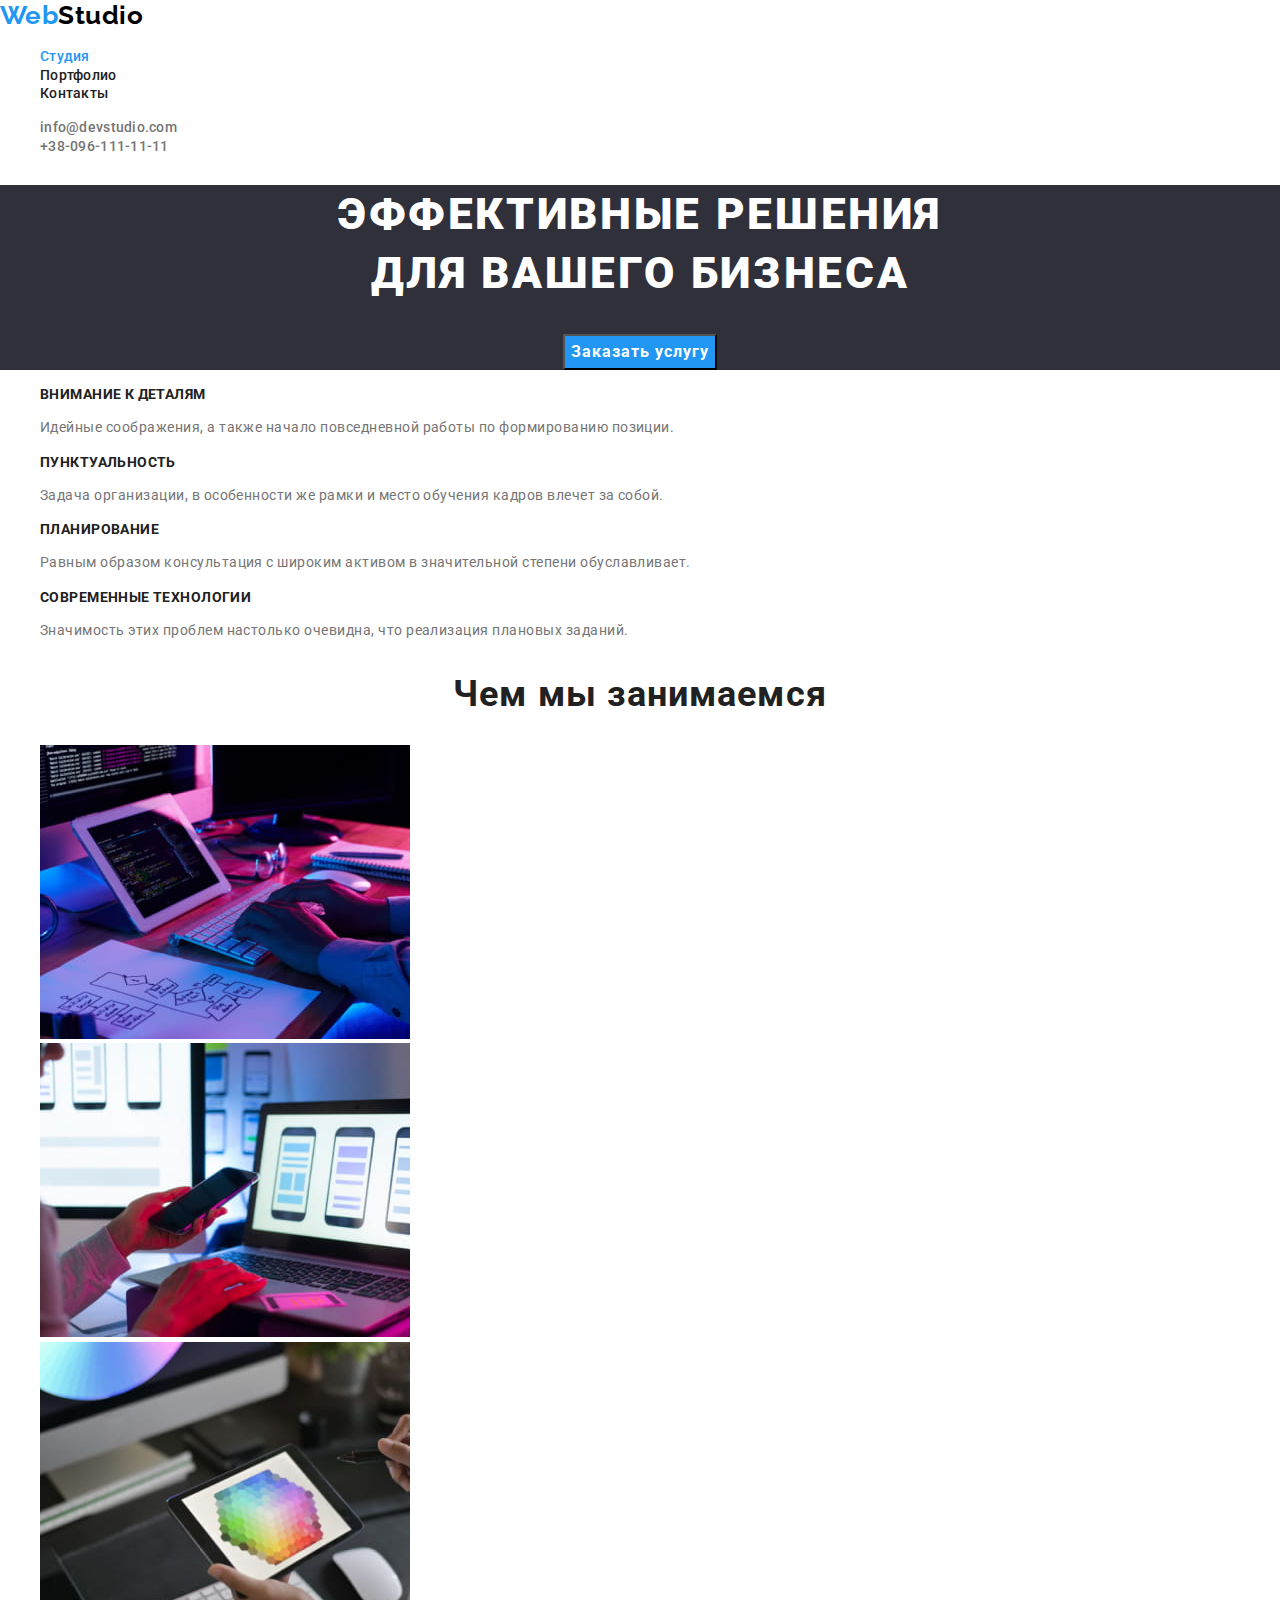
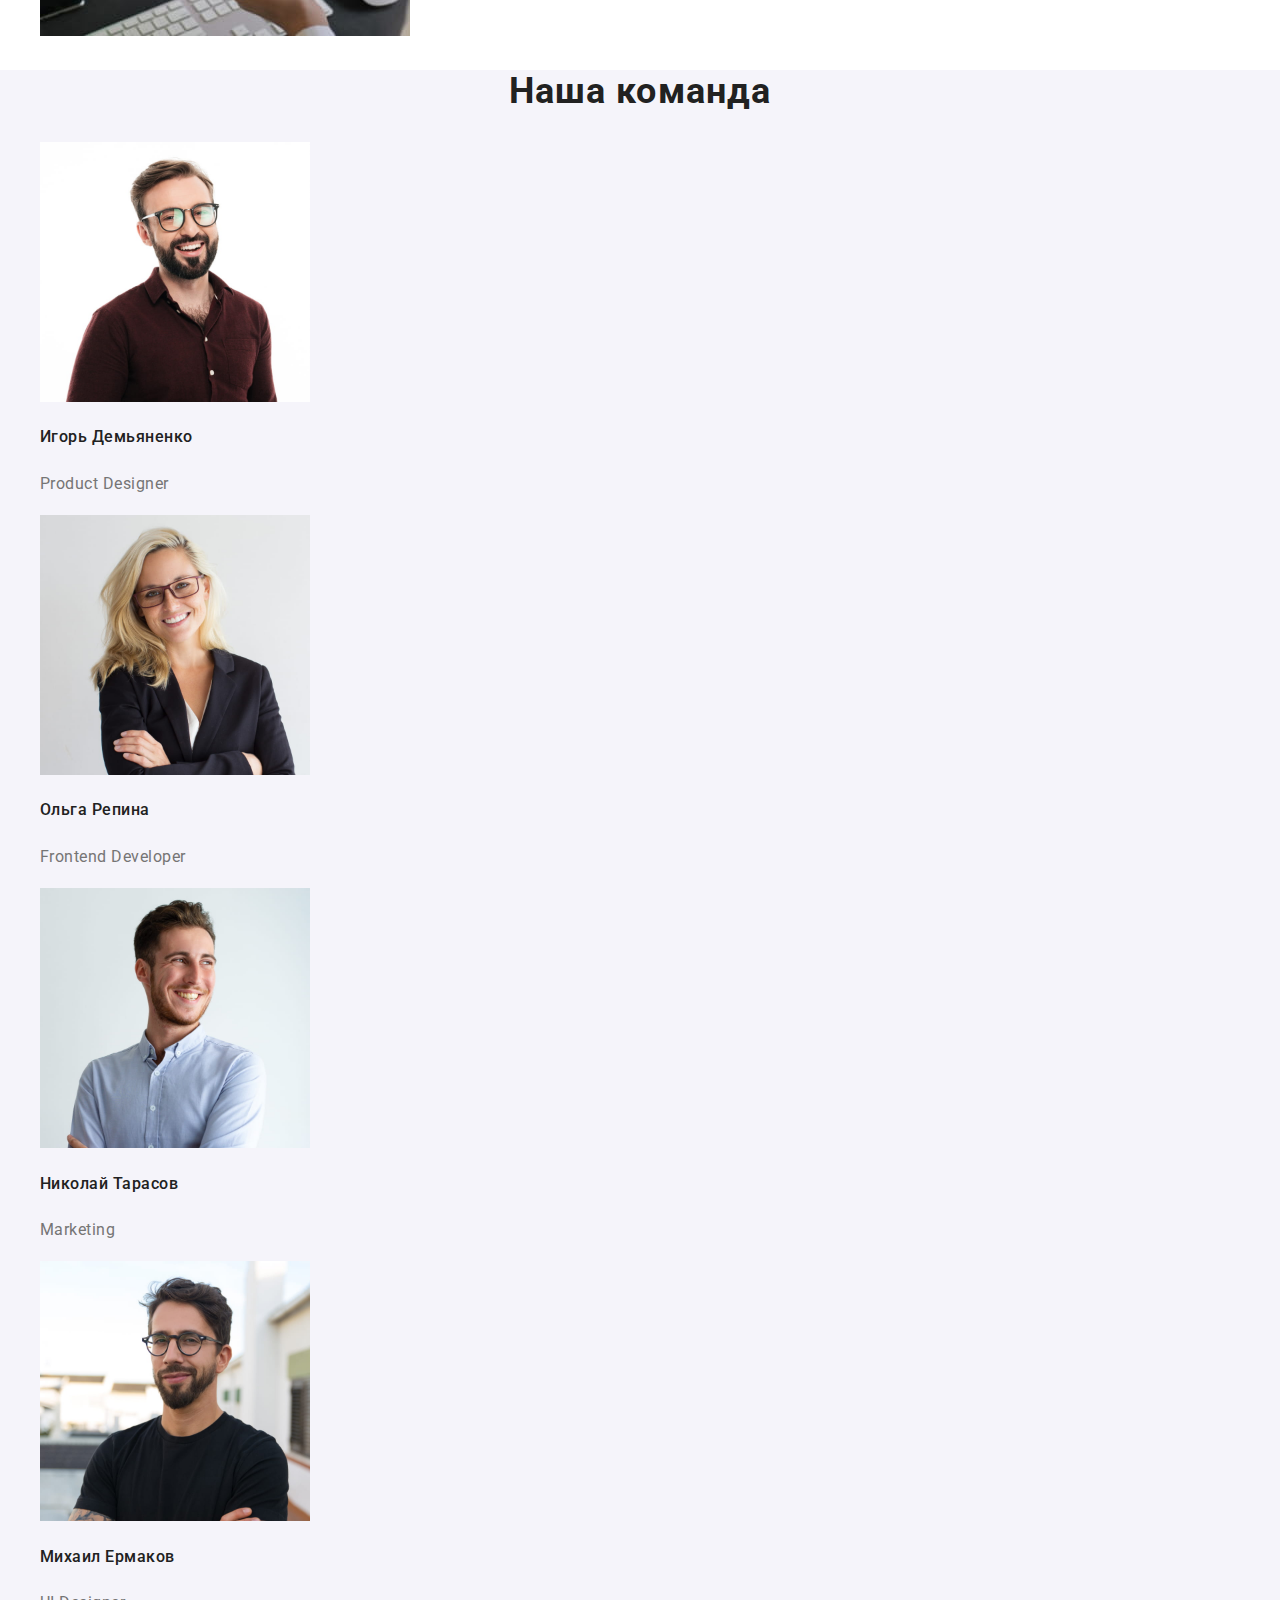
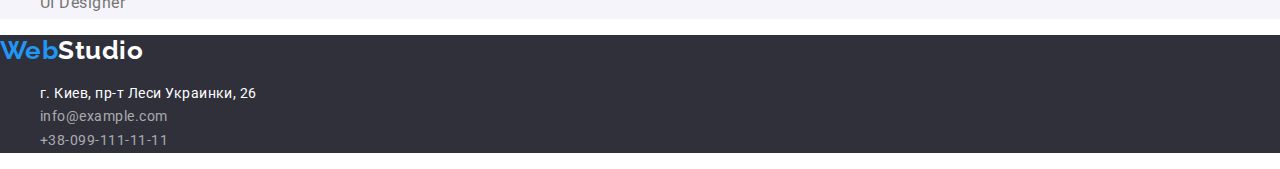
==== index.html @ 22c54ec8 "Создал контейнер" ====
<!DOCTYPE html>
<html lang="ru">
<head>
    <meta charset="UTF-8">
    <meta http-equiv="X-UA-Compatible" content="IE=edge">
    <meta name="viewport" content="width=device-width, initial-scale=1.0">
    <title>Студия</title>
    <link href="https://fonts.googleapis.com/css2?family=Raleway:wght@700&family=Roboto:wght@400;500;700;900&display=swap"rel="stylesheet">
    <link rel="stylesheet" href="https://cdnjs.cloudflare.com/ajax/libs/modern-normalize/1.1.0/modern-normalize.min.css">
    <link rel="stylesheet" href="./css/styles.css">
</head>

<body>
    <!--site header-->
<header>
    <div class="container">
        <nav>
            <!--navigation to other pages-->
            <a href="./index.html" class="logo" lang="en"><span>Web</span>Studio</a>
            <ul class="nav list">
                <li><a href="./index.html" class="nav-link current">Студия</a></li>
                <li><a href="./portfolio.html" class="nav-link">Портфолио</a></li>
                <li><a href="" class="nav-link">Контакты</a></li>
            </ul>
        </nav>
        <!--contacts-->
        <ul class="contacts list">
            <li><a href="mailto:info@devstudio.com" class="contacts-list">info@devstudio.com</a></li>
            <li><a href="tel:+38-096-111-11-11" class="contacts-list">+38-096-111-11-11</a></li>
        </ul>
    </div>
</header>

    <!--main-->
<main>


    <!--hero-->
    <section class="hero bg-color">
        <div class="container">
            <h1 class="hero-title">Эффективные решения <br /> для вашего бизнеса</h1>
            <button class="hero-button" type="button">Заказать услугу</button>
        </div>
    </section>

    
    <!--feature-->
    <section class="section">
        <h2 hidden>our advantages</h2>
        <div class="container">
            <ul class="section-items list">
                <li>
                    <h3 class="section-subtitle">Внимание к деталям</h3>
                    <p class="section-text">Идейные соображения, а также начало повседневной работы по формированию позиции.</p>
                </li>
                <li>
                    <h3 class="section-subtitle">Пунктуальность</h3>
                    <p class="section-text">Задача организации, в особенности же рамки и место обучения кадров влечет за собой.</p>
                </li>
                <li>
                    <h3 class="section-subtitle">Планирование</h3>
                    <p class="section-text">Равным образом консультация с широким активом в значительной степени обуславливает.</p>
                </li>
                <li>
                    <h3 class="section-subtitle">Современные технологии</h3>
                    <p class="section-text">Значимость этих проблем настолько очевидна, что реализация плановых заданий.</p>
                </li>
            </ul>
        </div>
    </section>
    

    <!--чем мы занимаемся-->
    <section class="section">
        <div class="container">
            <h2 class="section-title">Чем мы занимаемся</h2>
            <ul class="section-items list">
                <li>
                    <img class="section-img" src="./images/box1(1).jpg" alt="фото разработки" width="370">
                </li>
                <li>
                    <img class="section-img" src="./images/box2(1).jpg" alt="фото оптимизации" width="370">
                </li>
                <li>
                    <img class="section-img" src="./images/box3(1).jpg" alt="фото стилизации" width="370">
                </li>
            </ul>
        </div>
    </section>
    

    <!--our team-->
    <section class="section bg-team">
        <div class="container">
                    <h2 class="section-title">Наша команда</h2>
                    <ul class="section-items list">
                        <li>
                            <img class="section-link" src="./images/igor.d(1).jpg" alt="фото Игорь Демьяненко" width="270">
                            <h3 class="section-name">Игорь Демьяненко</h3>
                            <p class="section-position" lang="en">Product Designer</p>
                        </li>
                        <li>
                            <img class="section-link" src="./images/olga.r(1).jpg" alt="фото Ольга Репина" width="270">
                            <h3 class="section-name">Ольга Репина</h3>
                            <p class="section-position" lang="en">Frontend Developer</p>
                        </li>
                        <li>
                            <img class="section-link" src="./images/nikolay.t(1).jpg" alt="фото Николай Тарасов" width="270">
                            <h3 class="section-name">Николай Тарасов</h3>
                            <p class="section-position" lang="en">Marketing</p>
                        </li>
                        <li>
                            <img class="section-link" src="./images/mihail.e(1).jpg" alt="фото Михаил Ермаков" width="270">
                            <h3 class="section-name">Михаил Ермаков</h3>
                            <p class="section-position" lang="en">UI Designer</p>
                        </li>
                    </ul>
        </div>
    </section>
</main>
    

    <!--footer-->
    <footer class="bg-color">
      <div class="container">
        <a href="./index.html" class="logo-footer"><span>Web</span>Studio</a>
        <address class="address">
            <ul class="address-list list">
                <li><a class="address-link"
                        href="https://www.google.com/maps/place/%D0%B1%D1%83%D0%BB.+%D0%9B%D0%B5%D1%81%D0%B8+%D0%A3%D0%BA%D1%80%D0%B0%D0%B8%D0%BD%D0%BA%D0%B8,+26,+%D0%9A%D0%B8%D0%B5%D0%B2,+02000/@50.4265807,30.5361971,17z/data=!3m1!4b1!4m5!3m4!1s0x40d4cf0e033ecbe9:0x57a4dffefec77da0!8m2!3d50.4265807!4d30.5383858"
                        target="_blank">г.
                        Киев, пр-т Леси Украинки, 26</a></li>
                <li><a class="address-contact" href="mailto:info@example.com">info@example.com</a></li>
                <li><a class="address-contact" href="tel:+38-099-111-11-11">+38-099-111-11-11</a></li>
            </ul>
        </address>
      </div>
    </footer>
</body>
</html>
---- css/styles.css ----
:root {
  --primary-text-color: #757575;
  --title-text-color: #212121;
  --special-text-color: #2196f3;
  --bg-color: #ffffff;
  --grey-color: #f5f4fa;
  --footer-color: rgba(255, 255, 255, 0.6);
  --logo-color: #000000;
  --bg-footer-color: #2f303a;
}

/* основной цвет заглавного текста текста #212121 */
/* основной текст #757575*/
/* Цвет лого, кнопки, ссылки #2196F3 */
/* Белый цвет #FFFFFF */
/*Белый цвет 60% прозрачноснти rgba(255, 255, 255, 0.6) */
/* Вторичный цвет фона #F5F4FA  */
body {
  background-color: var(--bg-color);
  color: var(--primary-text-color);
  font-family: Roboto, sans-serif;
  letter-spacing: 0.03em;
}

.list {
  list-style: none;
}

/* Логотип */
.logo {
  color: var(--logo-color);
  font-family: Raleway, sans-serif;
  font-weight: 700;
  font-size: 26px;
  line-height: 1.2;
  text-decoration: none;
}

span {
  color: var(--special-text-color);
}

/* cтили для index.html */

/* навигация */
.nav-link {
  color: var(--title-text-color);
  font-weight: 500;
  font-size: 14px;
  line-height: 1.14;
  letter-spacing: 0.02em;
  text-decoration: none;
}

.nav-link:hover,
.nav-link:focus {
  color: var(--special-text-color);
}

.nav-link.current {
  color: var(--special-text-color);
}

/* Контакты */
.contacts-list {
  color: var(--primary-text-color);
  font-weight: 500;
  font-size: 14px;
  line-height: 1.14;
  letter-spacing: 0.02em;
  text-decoration: none;
}

.contacts-list:focus,
.contacts-list:hover {
  color: var(--special-text-color);
}

/* hero */
.hero {
  text-align: center;
}

/* Герой  */
.hero-title {
  color: var(--bg-color);
  font-weight: 900;
  font-size: 44px;
  line-height: 1.36;
  text-align: center;
  letter-spacing: 0.06em;
  text-transform: uppercase;
}

/* button hero*/
.hero-button {
  background-color: var(--special-text-color);
  color: var(--bg-color);
  font-family: inherit;
  font-weight: 700;
  font-size: 16px;
  line-height: 1.88;

  align-items: center;
  letter-spacing: 0.06em;
  cursor: pointer;
}

/* section */
.section-title {
  color: var(--title-text-color);
  font-weight: 700;
  font-size: 36px;
  line-height: 1.17;
  text-align: center;
  letter-spacing: 0.03em;
}

.section-name {
  color: var(--title-text-color);
  font-weight: 500;
  font-size: 16px;
  line-height: 1.9;
}

.section-subtitle {
  color: var(--title-text-color);
  font-weight: 700;
  font-size: 14px;
  line-height: 16px;
  letter-spacing: 0.03em;
  text-transform: uppercase;
}

.section-text {
  font-size: 14px;
  line-height: 1.7;
}

.section-position {
  font-size: 16px;
  line-height: 1.9;
}

/* fotter and our team*/
.bg-color {
  background-color: var(--bg-footer-color);
}
.bg-team {
  background-color: var(--grey-color);
}

.address-link {
  color: var(--bg-color);
  font-size: 14px;
  line-height: 1.7;
  text-decoration: none;
  font-style: normal;
}

.address-contact {
  color: var(--footer-color);
  font-size: 14px;
  line-height: 1.7;
  text-decoration: none;
  font-style: normal;
}

.address-link:hover,
.address-link:focus {
  color: var(--special-text-color);
}

.address-contact:hover,
.address-contact:focus {
  color: var(--special-text-color);
}

/* Стили для portfolio.html */

/* portfolio text pages */

.items-links {
  text-decoration: none;
}

.items-text {
  color: var(--primary-text-color);
  font-size: 16px;
  line-height: 1.88;
}

.items-title {
  color: var(--title-text-color);
  font-weight: 700;
  font-size: 18px;
  line-height: 2;
  letter-spacing: 0.06em;
}

/* portfolio button  */
.work-button {
  background-color: var(--grey-color);
  color: var(--title-text-color);
  font-family: inherit;
  font-weight: 500;
  font-size: 16px;
  line-height: 1.6;
  letter-spacing: 0.03em;
  cursor: pointer;
}

.work-button:focus,
.work-button:hover {
  background-color: var(--special-text-color);
  color: var(--bg-color);
}

/* portfolio logo */
.logo-footer {
  color: var(--bg-color);
  font-family: Raleway, sans-serif;
  font-weight: 700;
  font-size: 26px;
  line-height: 1.19;
  text-decoration: none;
}
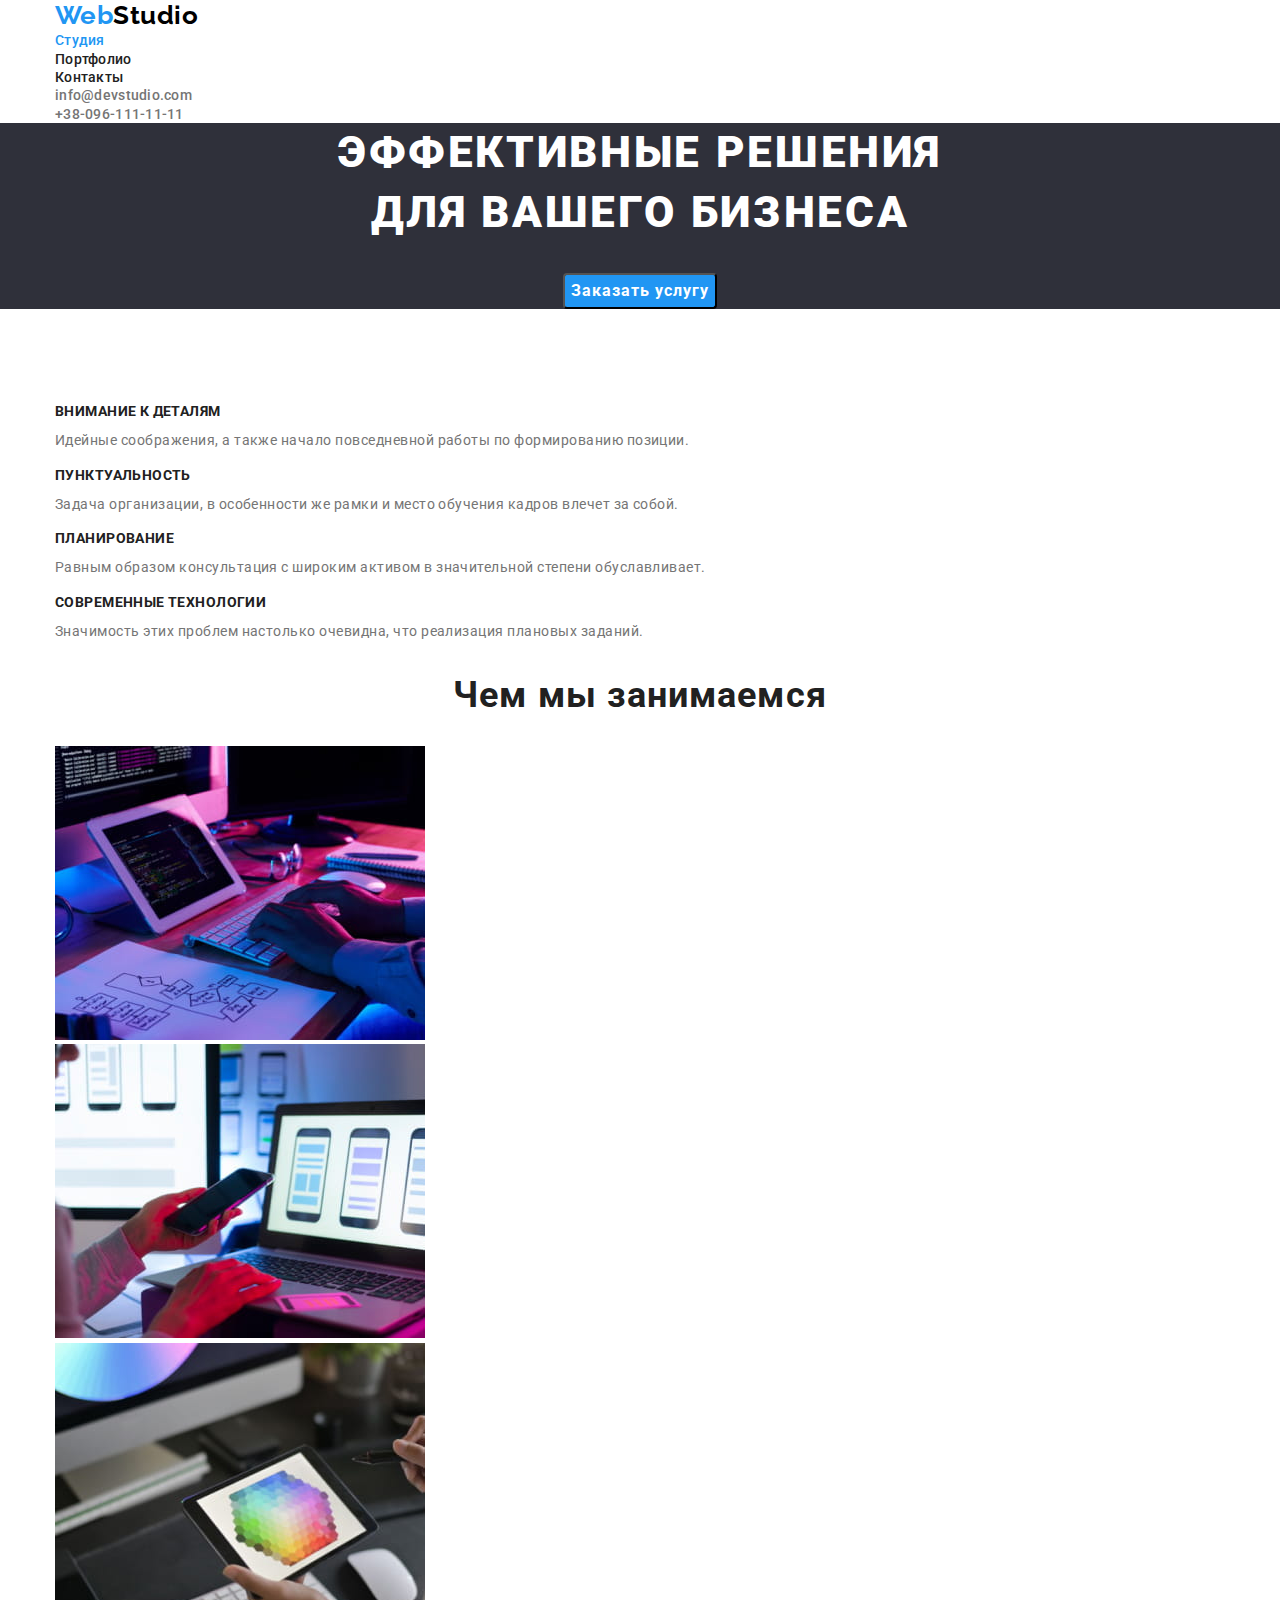
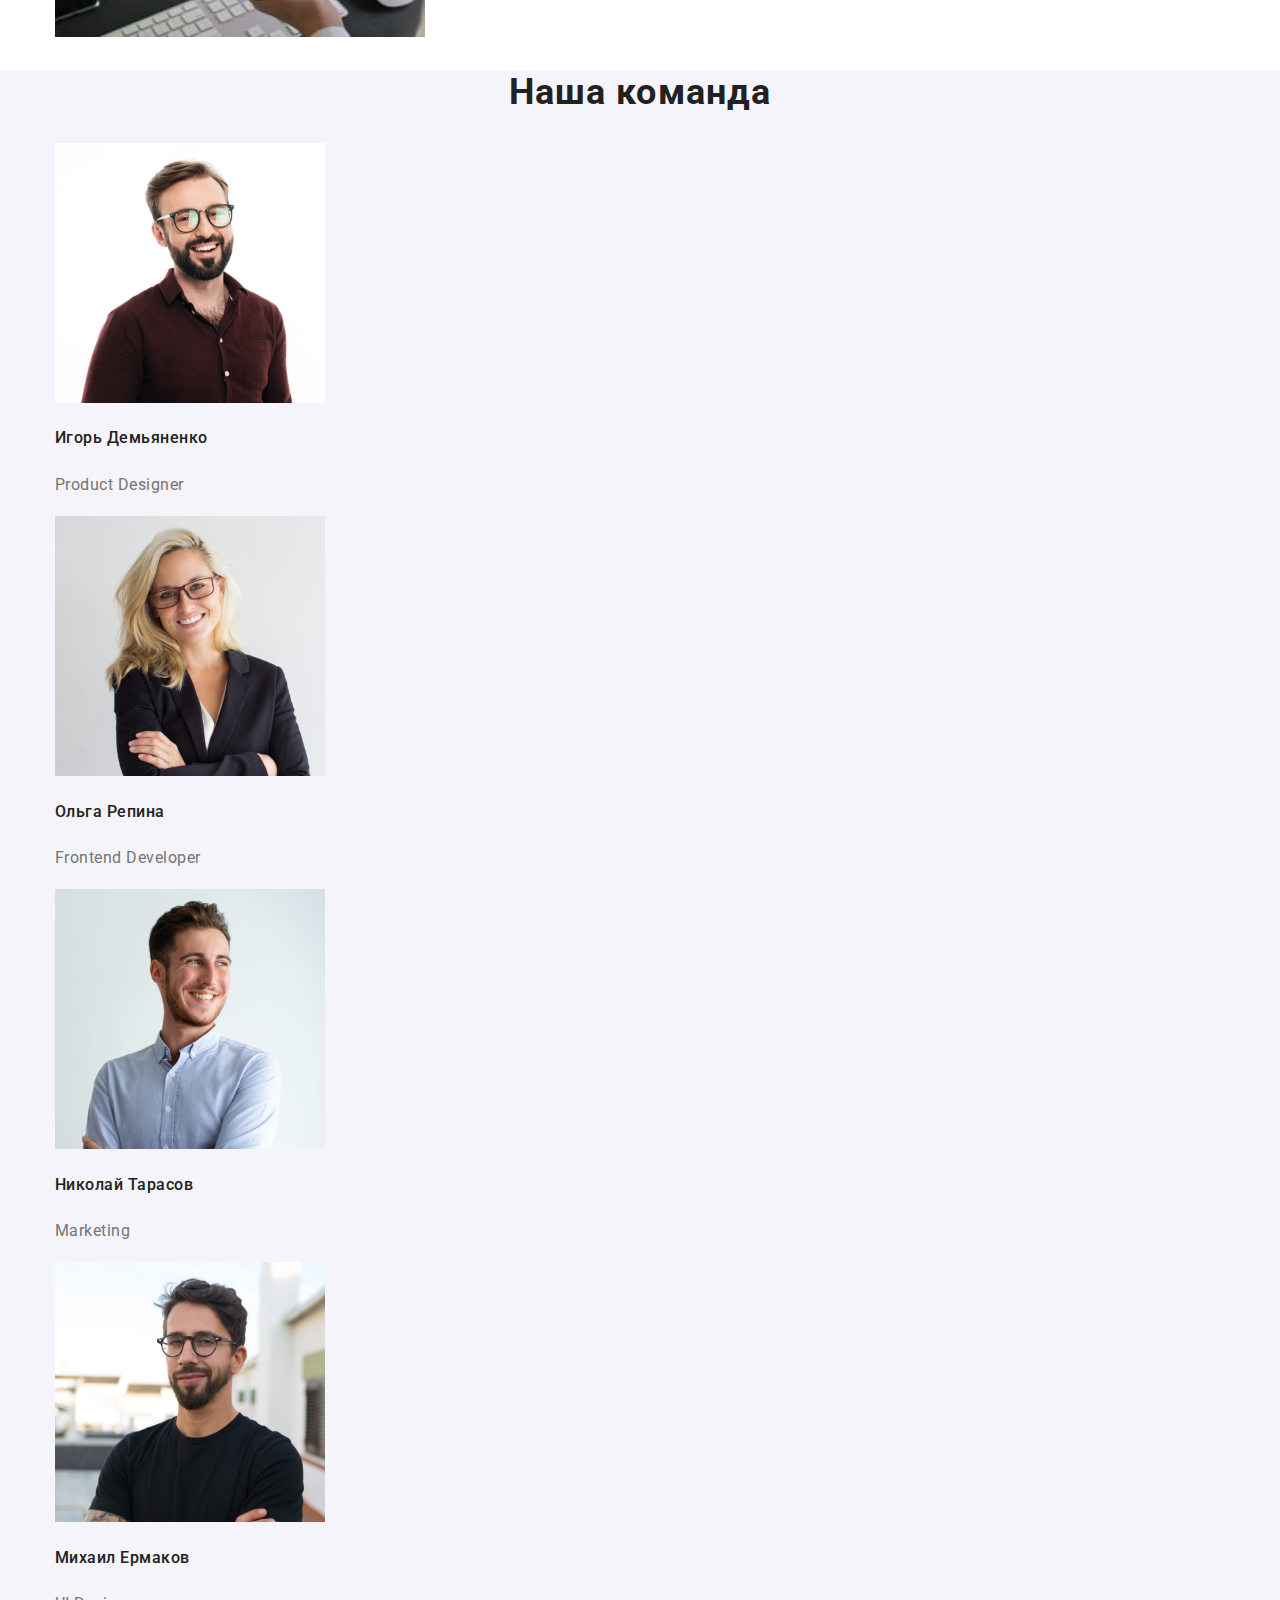
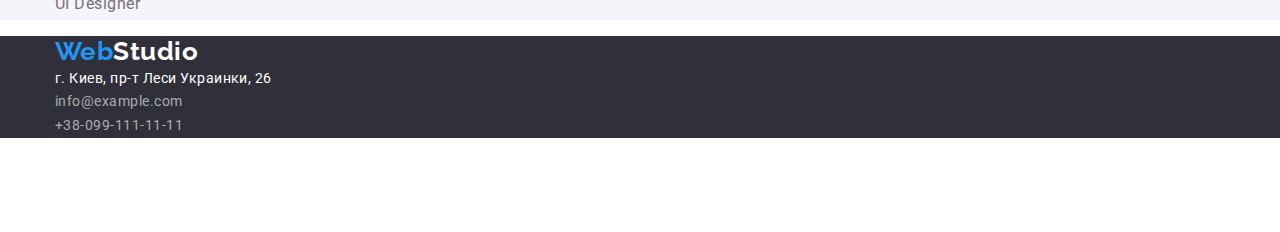
==== commit 25816735: "Откоректировал код" ====
--- a/index.html
+++ b/index.html
@@ -5,7 +5,7 @@
     <meta http-equiv="X-UA-Compatible" content="IE=edge">
     <meta name="viewport" content="width=device-width, initial-scale=1.0">
     <title>Студия</title>
-    <link href="https://fonts.googleapis.com/css2?family=Raleway:wght@700&family=Roboto:wght@400;500;700;900&display=swap"rel="stylesheet">
+    <link href="https://fonts.googleapis.com/css2?family=Raleway:wght@700&family=Roboto:wght@400;500;700;900&display=swap" rel="stylesheet">
     <link rel="stylesheet" href="https://cdnjs.cloudflare.com/ajax/libs/modern-normalize/1.1.0/modern-normalize.min.css">
     <link rel="stylesheet" href="./css/styles.css">
 </head>
--- a/css/styles.css
+++ b/css/styles.css
@@ -23,6 +23,8 @@
 }
 
 .list {
+  margin: 0;
+  padding: 0;
   list-style: none;
 }
 
@@ -76,6 +78,13 @@
   color: var(--special-text-color);
 }
 
+.container {
+  width: 1200px;
+  margin: 0 auto;
+  padding-left: 15px;
+  padding-right: 15px;
+}
+
 /* hero */
 .hero {
   text-align: center;
@@ -83,6 +92,8 @@
 
 /* Герой  */
 .hero-title {
+  margin-top: 0;
+  margin-bottom: 30px;
   color: var(--bg-color);
   font-weight: 900;
   font-size: 44px;
@@ -100,8 +111,7 @@
   font-weight: 700;
   font-size: 16px;
   line-height: 1.88;
-
-  align-items: center;
+  border-radius: 4px;
   letter-spacing: 0.06em;
   cursor: pointer;
 }
@@ -130,11 +140,13 @@
   line-height: 16px;
   letter-spacing: 0.03em;
   text-transform: uppercase;
+  margin-bottom: 10px;
 }
 
 .section-text {
   font-size: 14px;
   line-height: 1.7;
+  margin-top: 0;
 }
 
 .section-position {
@@ -145,6 +157,7 @@
 /* fotter and our team*/
 .bg-color {
   background-color: var(--bg-footer-color);
+  margin-bottom: 94px;
 }
 .bg-team {
   background-color: var(--grey-color);
@@ -208,6 +221,7 @@
   line-height: 1.6;
   letter-spacing: 0.03em;
   cursor: pointer;
+  border-radius: 4px;
 }
 
 .work-button:focus,
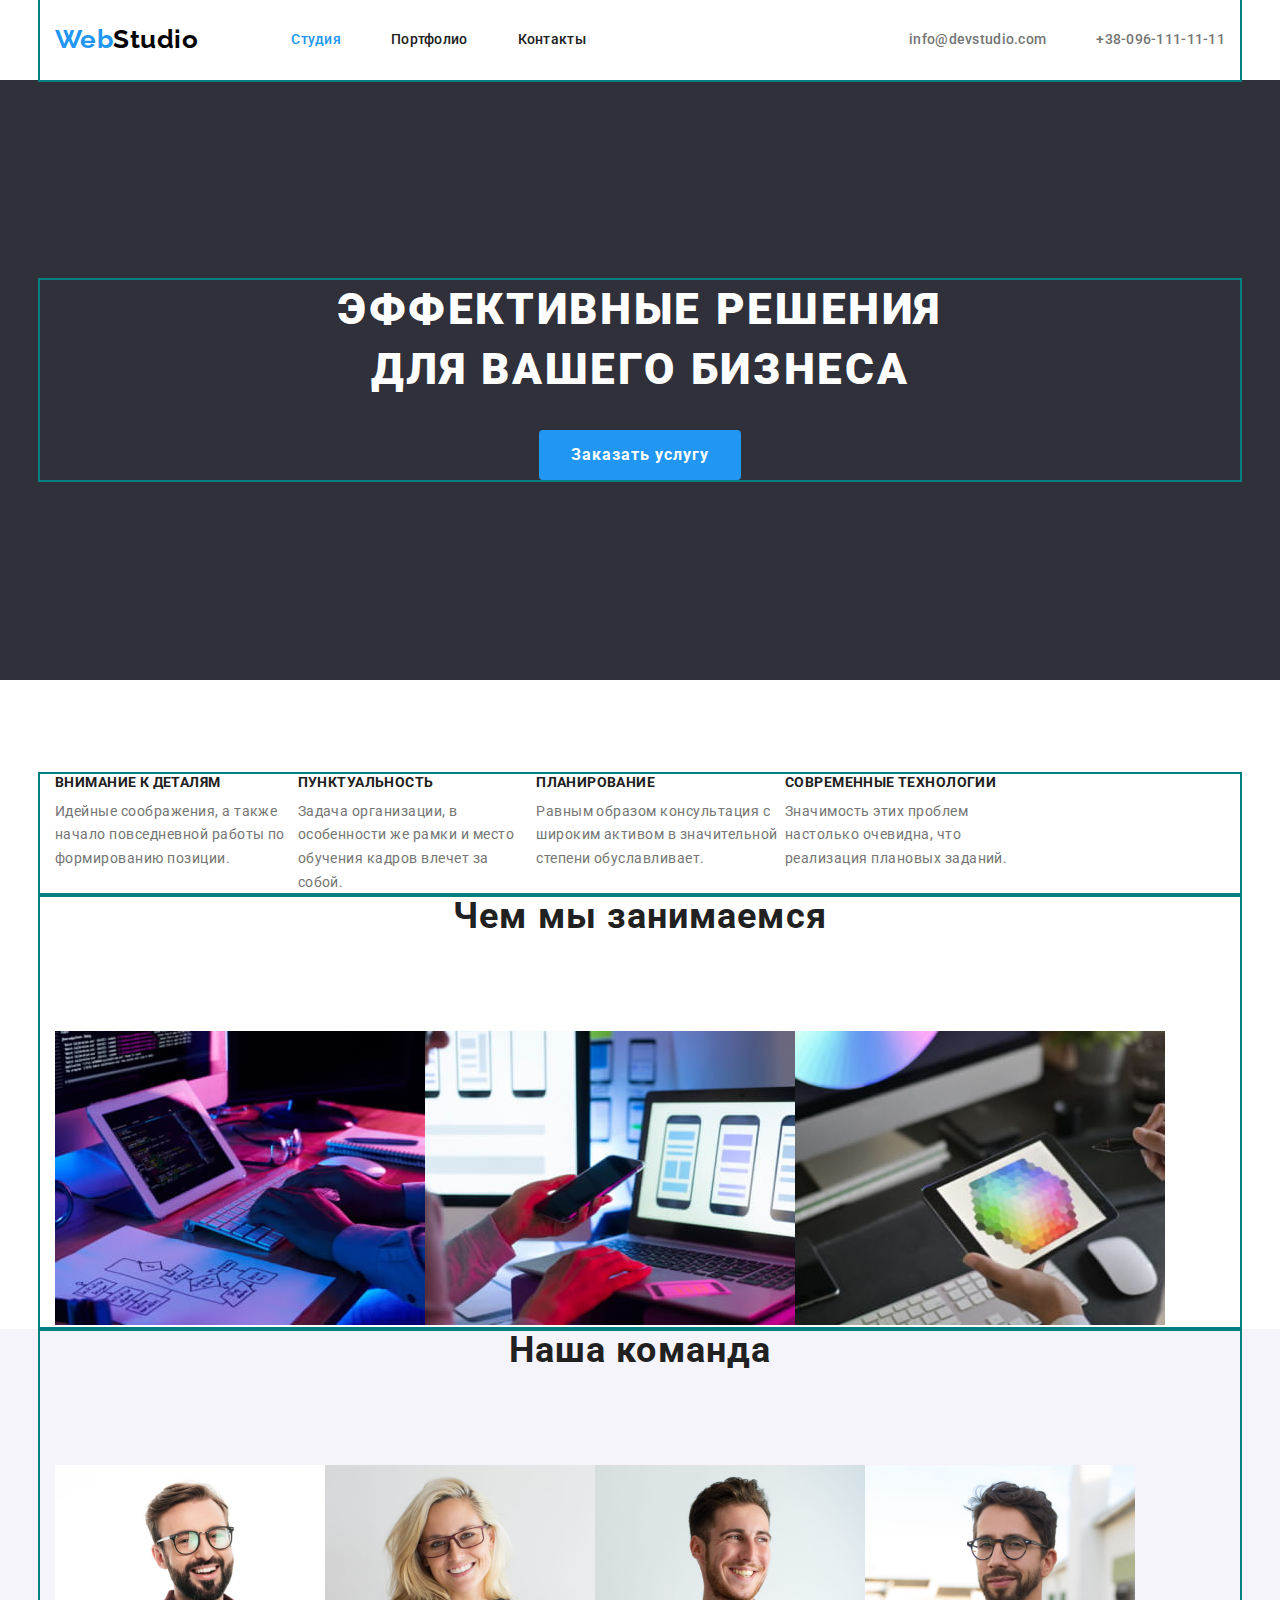
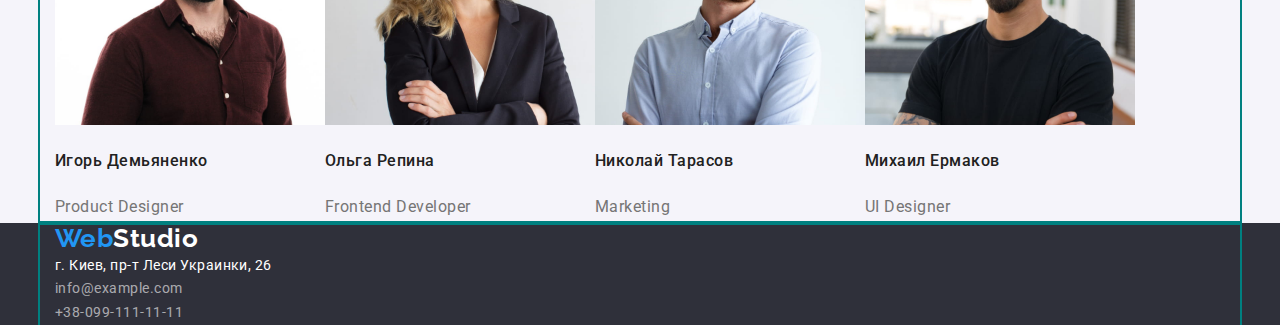
==== commit 902f59f5: "Подключение флекса" ====
--- a/index.html
+++ b/index.html
@@ -14,20 +14,20 @@
     <!--site header-->
 <header>
     <div class="container">
-        <nav>
+        <nav class="nav">
             <!--navigation to other pages-->
             <a href="./index.html" class="logo" lang="en"><span>Web</span>Studio</a>
             <ul class="nav list">
-                <li><a href="./index.html" class="nav-link current">Студия</a></li>
-                <li><a href="./portfolio.html" class="nav-link">Портфолио</a></li>
-                <li><a href="" class="nav-link">Контакты</a></li>
-            </ul>
-        </nav>
+                <li class="nav-item"><a href="./index.html" class="nav-link current">Студия</a></li>
+                <li class="nav-item"><a href="./portfolio.html" class="nav-link">Портфолио</a></li>
+                <li class="nav-item"><a href="" class="nav-link">Контакты</a></li>
+            </ul> 
         <!--contacts-->
         <ul class="contacts list">
-            <li><a href="mailto:info@devstudio.com" class="contacts-list">info@devstudio.com</a></li>
-            <li><a href="tel:+38-096-111-11-11" class="contacts-list">+38-096-111-11-11</a></li>
+            <li class="contacts-item"><a href="mailto:info@devstudio.com" class="contacts-list">info@devstudio.com</a></li>
+            <li class="contacts-item"><a href="tel:+38-096-111-11-11" class="contacts-list">+38-096-111-11-11</a></li>
         </ul>
+        </nav>
     </div>
 </header>
 
@@ -49,19 +49,19 @@
         <h2 hidden>our advantages</h2>
         <div class="container">
             <ul class="section-items list">
-                <li>
+                <li class="section-desc">
                     <h3 class="section-subtitle">Внимание к деталям</h3>
                     <p class="section-text">Идейные соображения, а также начало повседневной работы по формированию позиции.</p>
                 </li>
-                <li>
+                <li class="section-desc">
                     <h3 class="section-subtitle">Пунктуальность</h3>
                     <p class="section-text">Задача организации, в особенности же рамки и место обучения кадров влечет за собой.</p>
                 </li>
-                <li>
+                <li class="section-desc">
                     <h3 class="section-subtitle">Планирование</h3>
                     <p class="section-text">Равным образом консультация с широким активом в значительной степени обуславливает.</p>
                 </li>
-                <li>
+                <li class="section-desc">
                     <h3 class="section-subtitle">Современные технологии</h3>
                     <p class="section-text">Значимость этих проблем настолько очевидна, что реализация плановых заданий.</p>
                 </li>
--- a/css/styles.css
+++ b/css/styles.css
@@ -28,66 +28,97 @@
   list-style: none;
 }
 
-/* Логотип */
-.logo {
-  color: var(--logo-color);
-  font-family: Raleway, sans-serif;
-  font-weight: 700;
-  font-size: 26px;
-  line-height: 1.2;
-  text-decoration: none;
-}
-
-span {
-  color: var(--special-text-color);
-}
-
-/* cтили для index.html */
-
-/* навигация */
-.nav-link {
-  color: var(--title-text-color);
-  font-weight: 500;
-  font-size: 14px;
-  line-height: 1.14;
-  letter-spacing: 0.02em;
-  text-decoration: none;
-}
-
-.nav-link:hover,
-.nav-link:focus {
-  color: var(--special-text-color);
-}
-
-.nav-link.current {
-  color: var(--special-text-color);
-}
-
-/* Контакты */
-.contacts-list {
-  color: var(--primary-text-color);
-  font-weight: 500;
-  font-size: 14px;
-  line-height: 1.14;
-  letter-spacing: 0.02em;
-  text-decoration: none;
-}
-
-.contacts-list:focus,
-.contacts-list:hover {
-  color: var(--special-text-color);
-}
-
 .container {
   width: 1200px;
   margin: 0 auto;
   padding-left: 15px;
   padding-right: 15px;
+  outline: 2px solid teal;
+}
+
+/* Логотип */
+.logo {
+  color: var(--logo-color);
+  font-family: Raleway, sans-serif;
+  font-weight: 700;
+  font-size: 26px;
+  line-height: 1.2;
+  text-decoration: none;
+  margin-right: 93px;
+}
+
+span {
+  color: var(--special-text-color);
+}
+
+/* cтили для index.html */
+
+/* навигация */
+
+.nav {
+  display: flex;
+  align-items: center;
+}
+
+.nav-item:not(:last-child) {
+  margin-right: 50px;
+}
+
+.nav-link {
+  display: block;
+  padding-top: 32px;
+  padding-bottom: 32px;
+  color: var(--title-text-color);
+  font-weight: 500;
+  font-size: 14px;
+  line-height: 1.14;
+  letter-spacing: 0.02em;
+  text-decoration: none;
+}
+
+.nav-link:hover,
+.nav-link:focus {
+  color: var(--special-text-color);
+}
+
+.nav-link.current {
+  color: var(--special-text-color);
+}
+
+/* Контакты */
+
+.contacts {
+  display: flex;
+  margin-left: auto;
+}
+
+.contacts-item:not(:last-child) {
+  margin-right: 50px;
+}
+
+.contacts-list {
+  display: block;
+  padding-top: 32px;
+  padding-bottom: 32px;
+  display: flex;
+  color: var(--primary-text-color);
+  font-weight: 500;
+  font-size: 14px;
+  line-height: 1.14;
+  letter-spacing: 0.02em;
+  text-decoration: none;
+}
+
+.contacts-list:focus,
+.contacts-list:hover {
+  color: var(--special-text-color);
 }
 
 /* hero */
 .hero {
   text-align: center;
+  padding-top: 200px;
+  padding-bottom: 200px;
 }
 
 /* Герой  */
@@ -112,11 +143,25 @@
   font-size: 16px;
   line-height: 1.88;
   border-radius: 4px;
+  border-width: 0;
   letter-spacing: 0.06em;
   cursor: pointer;
+  padding: 10px 32px;
 }
 
 /* section */
+
+.section-items {
+  display: flex;
+  margin-top: 94px;
+  margin-right: 215px;
+  /* margin: 94px 215px; */
+}
+
+/* .section-desc {
+  justify-content: space-between;
+} */
+
 .section-title {
   color: var(--title-text-color);
   font-weight: 700;
@@ -124,6 +169,8 @@
   line-height: 1.17;
   text-align: center;
   letter-spacing: 0.03em;
+  margin-bottom: 50px;
+  margin-top: 0;
 }
 
 .section-name {
@@ -141,24 +188,27 @@
   letter-spacing: 0.03em;
   text-transform: uppercase;
   margin-bottom: 10px;
+  margin-top: 0;
 }
 
 .section-text {
   font-size: 14px;
   line-height: 1.7;
   margin-top: 0;
+  margin-bottom: 0;
 }
 
 .section-position {
   font-size: 16px;
   line-height: 1.9;
+  margin-bottom: 0;
 }
 
 /* fotter and our team*/
 .bg-color {
   background-color: var(--bg-footer-color);
-  margin-bottom: 94px;
-}
+}
+
 .bg-team {
   background-color: var(--grey-color);
 }
@@ -201,6 +251,7 @@
   color: var(--primary-text-color);
   font-size: 16px;
   line-height: 1.88;
+  margin-bottom: 0;
 }
 
 .items-title {
@@ -209,6 +260,11 @@
   font-size: 18px;
   line-height: 2;
   letter-spacing: 0.06em;
+}
+
+.work-filter {
+  display: flex;
+  justify-content: center;
 }
 
 /* portfolio button  */
@@ -222,6 +278,12 @@
   letter-spacing: 0.03em;
   cursor: pointer;
   border-radius: 4px;
+  border-width: 0;
+  padding: 6px 22px;
+}
+
+.filters:not(:last-child) {
+  margin-right: 8px;
 }
 
 .work-button:focus,
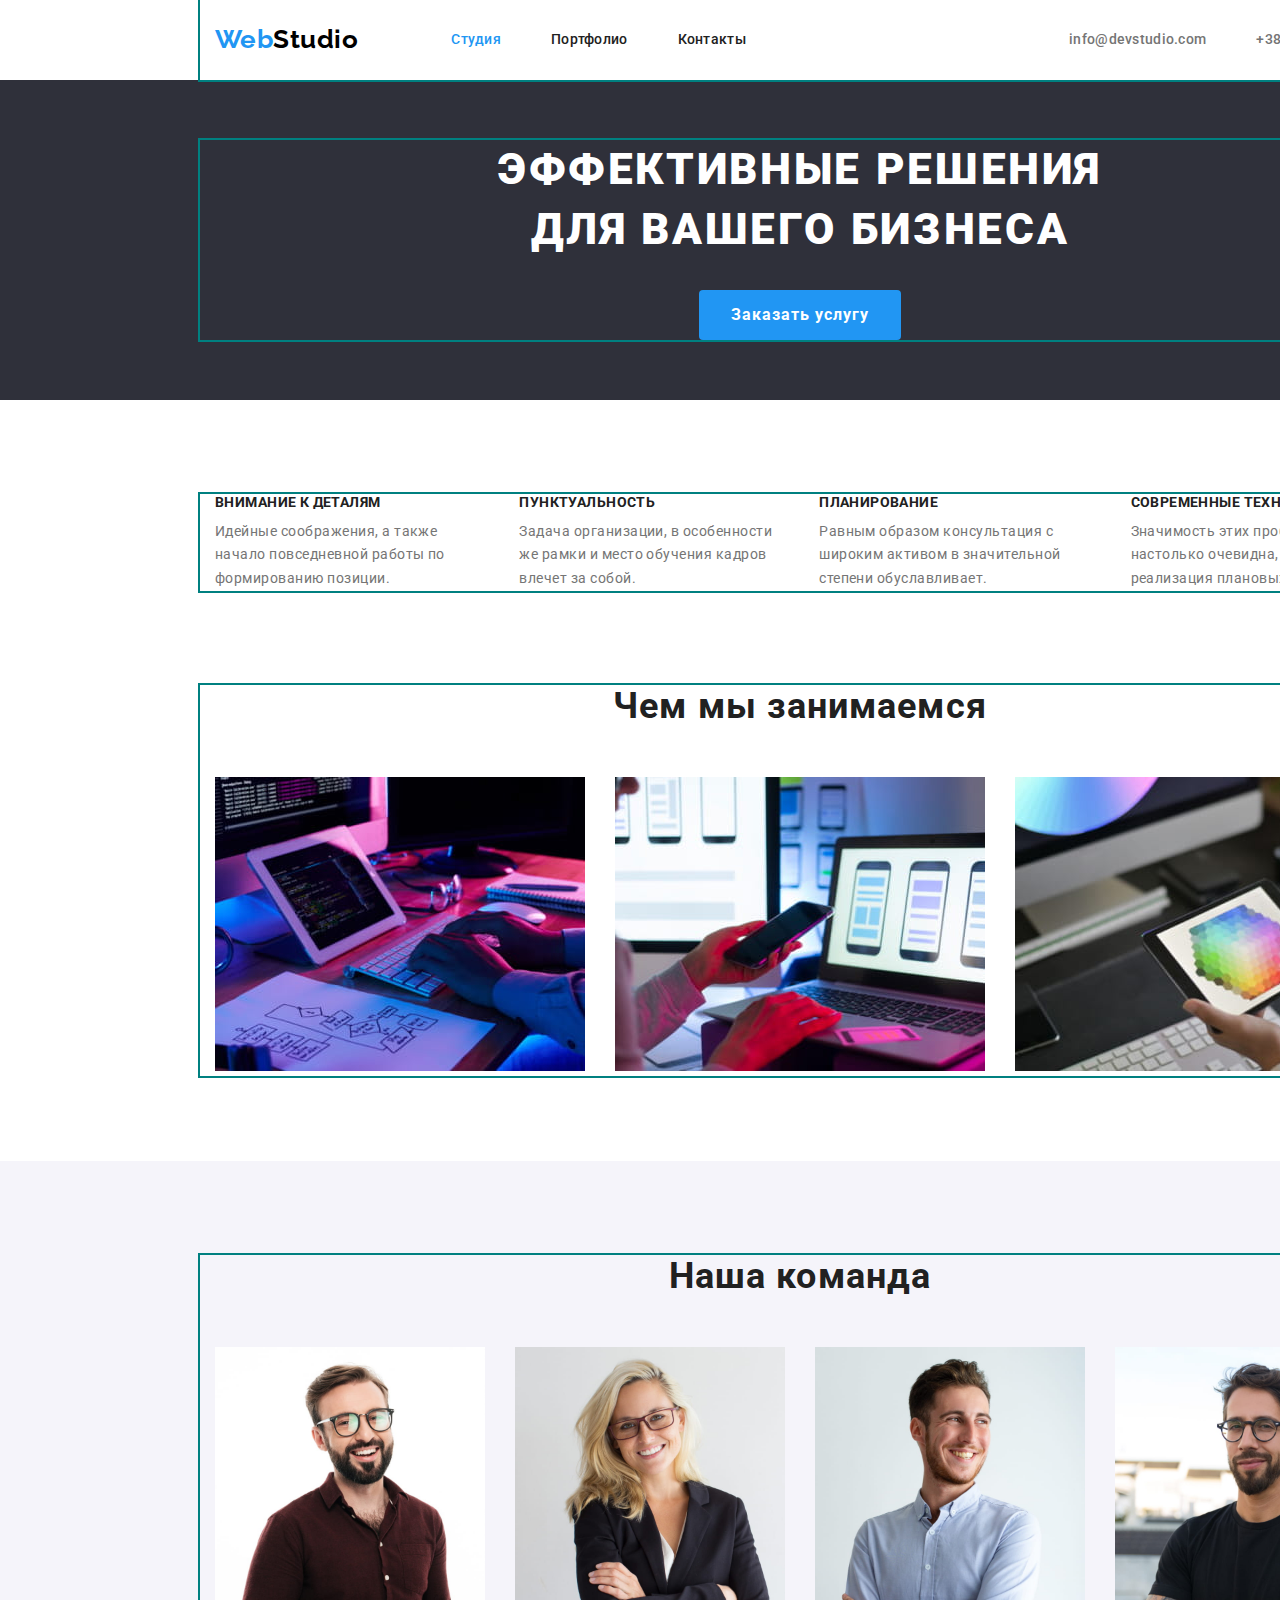
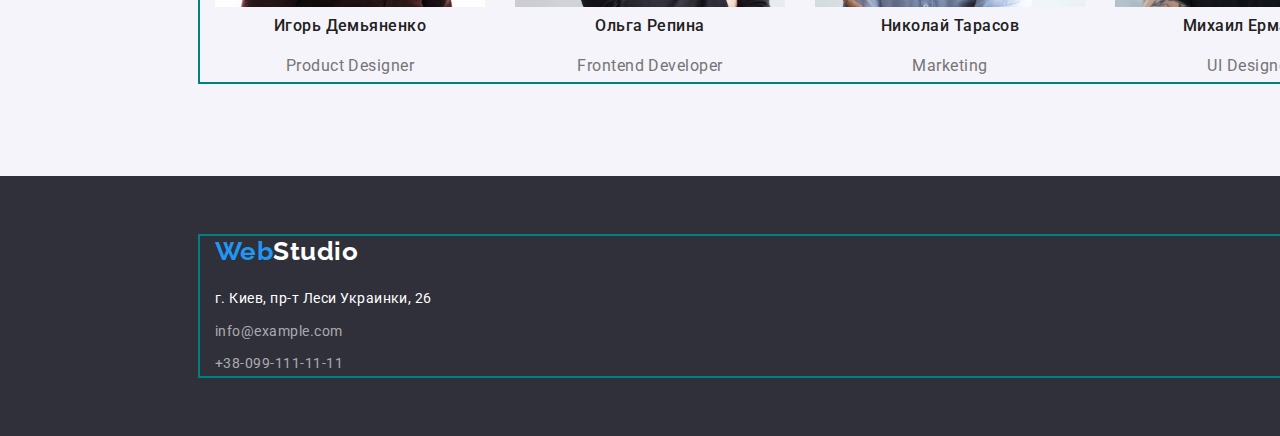
==== commit 3127929a: "позиционирование елементов" ====
--- a/index.html
+++ b/index.html
@@ -45,7 +45,7 @@
 
     
     <!--feature-->
-    <section class="section">
+    <section class="section feature">
         <h2 hidden>our advantages</h2>
         <div class="container">
             <ul class="section-items list">
@@ -71,17 +71,17 @@
     
 
     <!--чем мы занимаемся-->
-    <section class="section">
+    <section class="section work-job">
         <div class="container">
             <h2 class="section-title">Чем мы занимаемся</h2>
             <ul class="section-items list">
-                <li>
+                <li class="section-work">
                     <img class="section-img" src="./images/box1(1).jpg" alt="фото разработки" width="370">
                 </li>
-                <li>
+                <li class="section-work">
                     <img class="section-img" src="./images/box2(1).jpg" alt="фото оптимизации" width="370">
                 </li>
-                <li>
+                <li class="section-work">
                     <img class="section-img" src="./images/box3(1).jpg" alt="фото стилизации" width="370">
                 </li>
             </ul>
@@ -94,25 +94,33 @@
         <div class="container">
                     <h2 class="section-title">Наша команда</h2>
                     <ul class="section-items list">
-                        <li>
+                        <li class="section-desc">
                             <img class="section-link" src="./images/igor.d(1).jpg" alt="фото Игорь Демьяненко" width="270">
-                            <h3 class="section-name">Игорь Демьяненко</h3>
-                            <p class="section-position" lang="en">Product Designer</p>
+                            <div class="box">
+                                <h3 class="section-name">Игорь Демьяненко</h3>
+                                <p class="section-position" lang="en">Product Designer</p>
+                            </div>
                         </li>
-                        <li>
+                        <li class="section-desc">
                             <img class="section-link" src="./images/olga.r(1).jpg" alt="фото Ольга Репина" width="270">
-                            <h3 class="section-name">Ольга Репина</h3>
-                            <p class="section-position" lang="en">Frontend Developer</p>
+                            <div class="box">
+                                <h3 class="section-name">Ольга Репина</h3>
+                                <p class="section-position" lang="en">Frontend Developer</p>
+                            </div>
                         </li>
-                        <li>
+                        <li class="section-desc">
                             <img class="section-link" src="./images/nikolay.t(1).jpg" alt="фото Николай Тарасов" width="270">
-                            <h3 class="section-name">Николай Тарасов</h3>
-                            <p class="section-position" lang="en">Marketing</p>
+                            <div class="box">
+                                <h3 class="section-name">Николай Тарасов</h3>
+                                <p class="section-position" lang="en">Marketing</p>
+                            </div>
                         </li>
-                        <li>
+                        <li class="section-desc">
                             <img class="section-link" src="./images/mihail.e(1).jpg" alt="фото Михаил Ермаков" width="270">
-                            <h3 class="section-name">Михаил Ермаков</h3>
-                            <p class="section-position" lang="en">UI Designer</p>
+                            <div class="box">
+                                <h3 class="section-name">Михаил Ермаков</h3>
+                                <p class="section-position" lang="en">UI Designer</p>
+                            </div>
                         </li>
                     </ul>
         </div>
@@ -130,8 +138,8 @@
                         href="https://www.google.com/maps/place/%D0%B1%D1%83%D0%BB.+%D0%9B%D0%B5%D1%81%D0%B8+%D0%A3%D0%BA%D1%80%D0%B0%D0%B8%D0%BD%D0%BA%D0%B8,+26,+%D0%9A%D0%B8%D0%B5%D0%B2,+02000/@50.4265807,30.5361971,17z/data=!3m1!4b1!4m5!3m4!1s0x40d4cf0e033ecbe9:0x57a4dffefec77da0!8m2!3d50.4265807!4d30.5383858"
                         target="_blank">г.
                         Киев, пр-т Леси Украинки, 26</a></li>
-                <li><a class="address-contact" href="mailto:info@example.com">info@example.com</a></li>
-                <li><a class="address-contact" href="tel:+38-099-111-11-11">+38-099-111-11-11</a></li>
+                <li class="address-desc"><a class="address-contact" href="mailto:info@example.com">info@example.com</a></li>
+                <li class="address-desc"><a class="address-contact" href="tel:+38-099-111-11-11">+38-099-111-11-11</a></li>
             </ul>
         </address>
       </div>
--- a/css/styles.css
+++ b/css/styles.css
@@ -20,6 +20,7 @@
   color: var(--primary-text-color);
   font-family: Roboto, sans-serif;
   letter-spacing: 0.03em;
+  width: 1600px;
 }
 
 .list {
@@ -150,17 +151,37 @@
 }
 
 /* section */
-
 .section-items {
   display: flex;
-  margin-top: 94px;
-  margin-right: 215px;
-  /* margin: 94px 215px; */
-}
-
-/* .section-desc {
-  justify-content: space-between;
-} */
+}
+
+/* Позиционирование преимуществ */
+.section-desc {
+  width: calc((100%-90px) / 4);
+}
+
+.section-desc:not(:last-child) {
+  margin-right: 30px;
+}
+
+.feature {
+  padding-top: 94px;
+}
+
+/* Позиционирование наших работ */
+
+.section-work {
+  width: calc((100%-60px) / 3);
+}
+
+.section-work:not(:last-child) {
+  margin-right: 30px;
+}
+
+.work-job {
+  padding-top: 94px;
+  padding-bottom: 85px;
+}
 
 .section-title {
   color: var(--title-text-color);
@@ -178,6 +199,20 @@
   font-weight: 500;
   font-size: 16px;
   line-height: 1.9;
+  text-align: center;
+  margin: 0;
+}
+
+.section-position {
+  font-size: 16px;
+  line-height: 1.9;
+  margin-bottom: 0;
+  text-align: center;
+  margin-top: 10px;
+}
+
+.box {
+  /* margin: 30px 0; */
 }
 
 .section-subtitle {
@@ -198,19 +233,19 @@
   margin-bottom: 0;
 }
 
-.section-position {
-  font-size: 16px;
-  line-height: 1.9;
-  margin-bottom: 0;
-}
-
 /* fotter and our team*/
 .bg-color {
   background-color: var(--bg-footer-color);
+  padding: 60px 0;
 }
 
 .bg-team {
   background-color: var(--grey-color);
+  padding: 94px 0;
+}
+
+.address {
+  margin-top: 20px;
 }
 
 .address-link {
@@ -219,6 +254,7 @@
   line-height: 1.7;
   text-decoration: none;
   font-style: normal;
+  margin-top: 20px;
 }
 
 .address-contact {
@@ -229,6 +265,10 @@
   font-style: normal;
 }
 
+.address-desc {
+  margin-top: 9px;
+}
+
 .address-link:hover,
 .address-link:focus {
   color: var(--special-text-color);
@@ -243,6 +283,32 @@
 
 /* portfolio text pages */
 
+/* флекс портфолио */
+
+.second {
+  padding-top: 94px;
+  padding-bottom: 94px;
+}
+
+.items {
+  display: flex;
+  flex-wrap: wrap;
+}
+
+.items-desc {
+  width: calc((100% - 60px) / 3);
+  margin-right: 30px;
+  margin-bottom: 30px;
+}
+
+.items-desc:nth-last-child(-n + 3) {
+  margin-bottom: 0;
+}
+
+.items-desc:nth-child(3n) {
+  margin-right: 0;
+}
+
 .items-links {
   text-decoration: none;
 }
@@ -251,7 +317,7 @@
   color: var(--primary-text-color);
   font-size: 16px;
   line-height: 1.88;
-  margin-bottom: 0;
+  margin: 0;
 }
 
 .items-title {
@@ -260,11 +326,13 @@
   font-size: 18px;
   line-height: 2;
   letter-spacing: 0.06em;
+  margin: 0;
 }
 
 .work-filter {
   display: flex;
   justify-content: center;
+  margin-bottom: 34px;
 }
 
 /* portfolio button  */
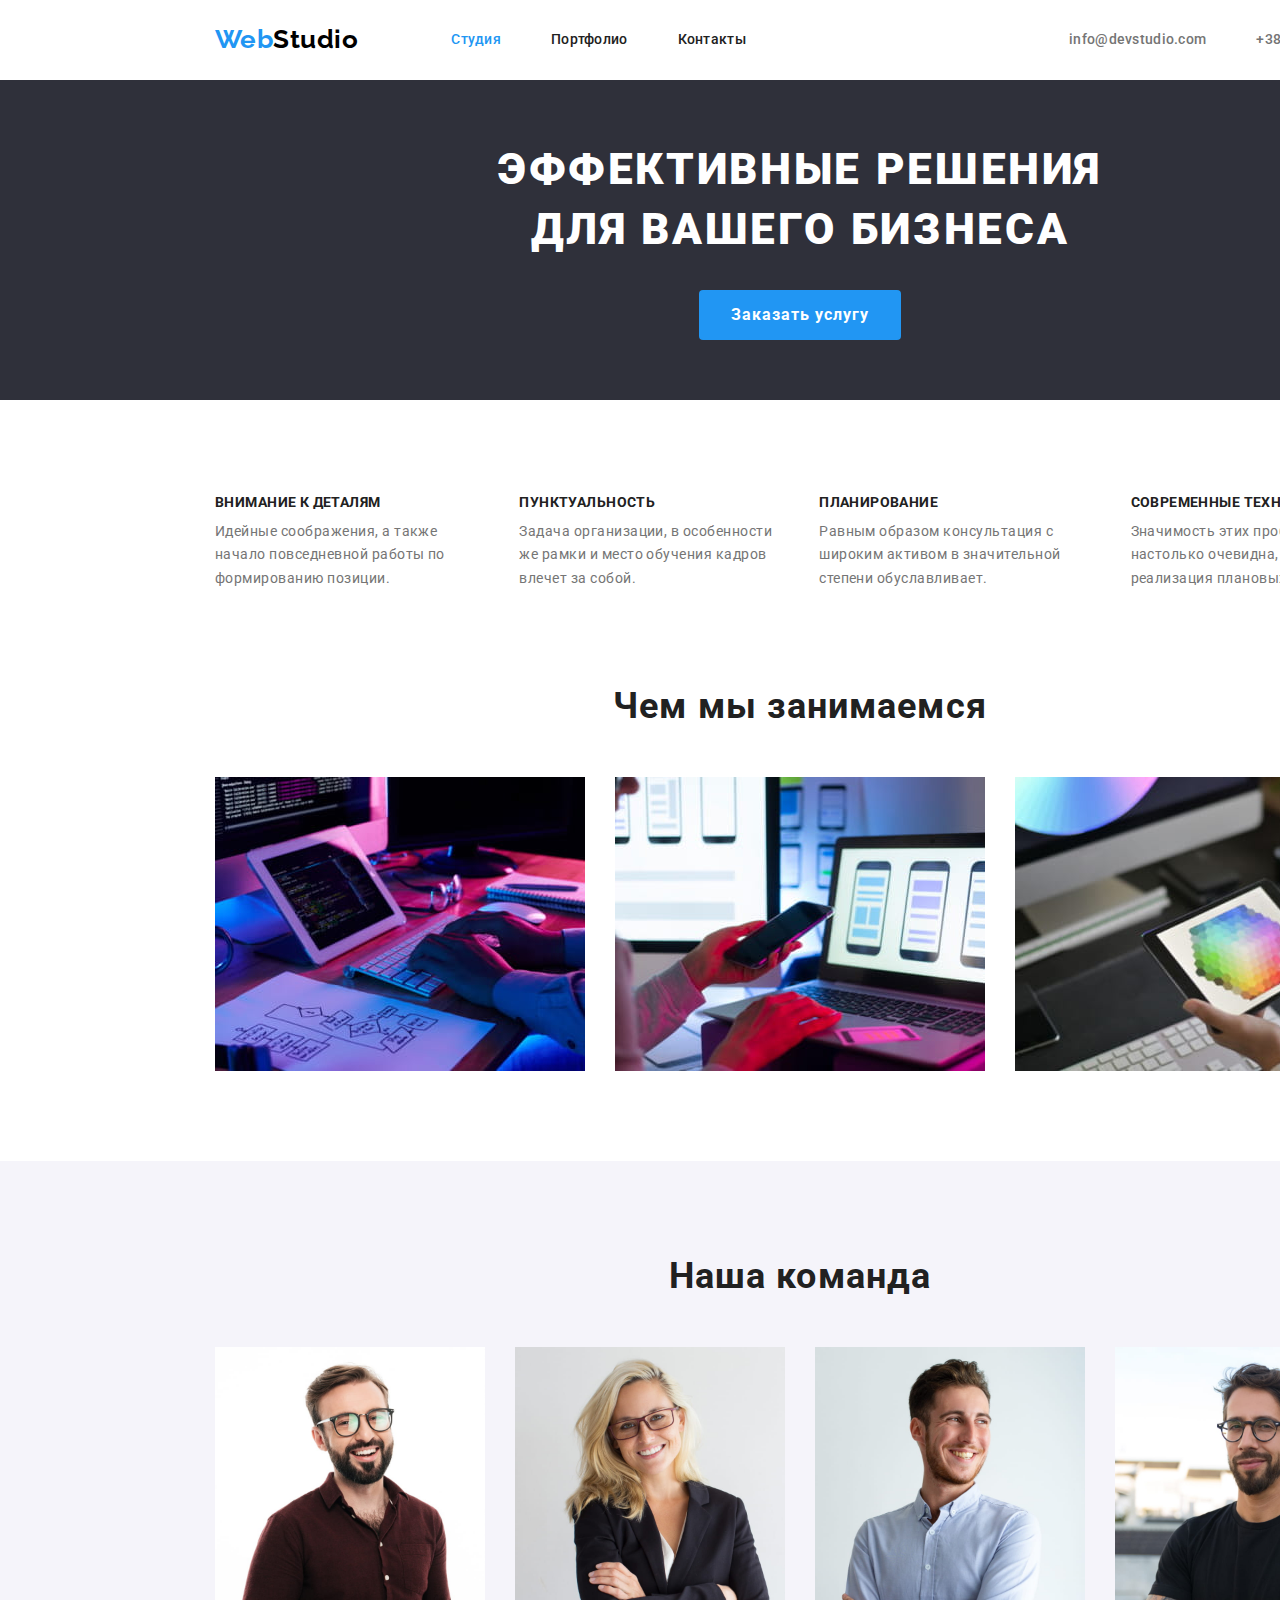
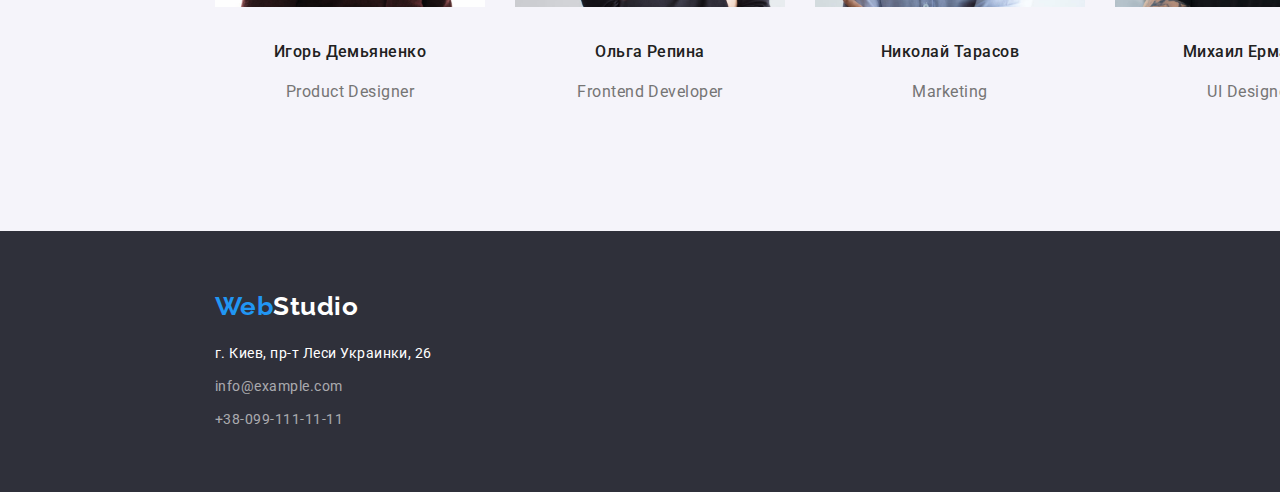
==== commit 7346b7ac: "Финальная обёртка" ====
--- a/index.html
+++ b/index.html
@@ -129,7 +129,7 @@
     
 
     <!--footer-->
-    <footer class="bg-color">
+    <footer class="bg-color"> 
       <div class="container">
         <a href="./index.html" class="logo-footer"><span>Web</span>Studio</a>
         <address class="address">
--- a/css/styles.css
+++ b/css/styles.css
@@ -34,7 +34,6 @@
   margin: 0 auto;
   padding-left: 15px;
   padding-right: 15px;
-  outline: 2px solid teal;
 }
 
 /* Логотип */
@@ -156,6 +155,11 @@
 }
 
 /* Позиционирование преимуществ */
+
+.section-link {
+  display: block;
+}
+
 .section-desc {
   width: calc((100%-90px) / 4);
 }
@@ -212,7 +216,7 @@
 }
 
 .box {
-  /* margin: 30px 0; */
+  padding: 30px 0;
 }
 
 .section-subtitle {
@@ -313,11 +317,16 @@
   text-decoration: none;
 }
 
+.items-elements {
+  padding: 20px 24px;
+}
+
 .items-text {
   color: var(--primary-text-color);
   font-size: 16px;
   line-height: 1.88;
-  margin: 0;
+  margin-top: 4px;
+  margin-bottom: 0;
 }
 
 .items-title {
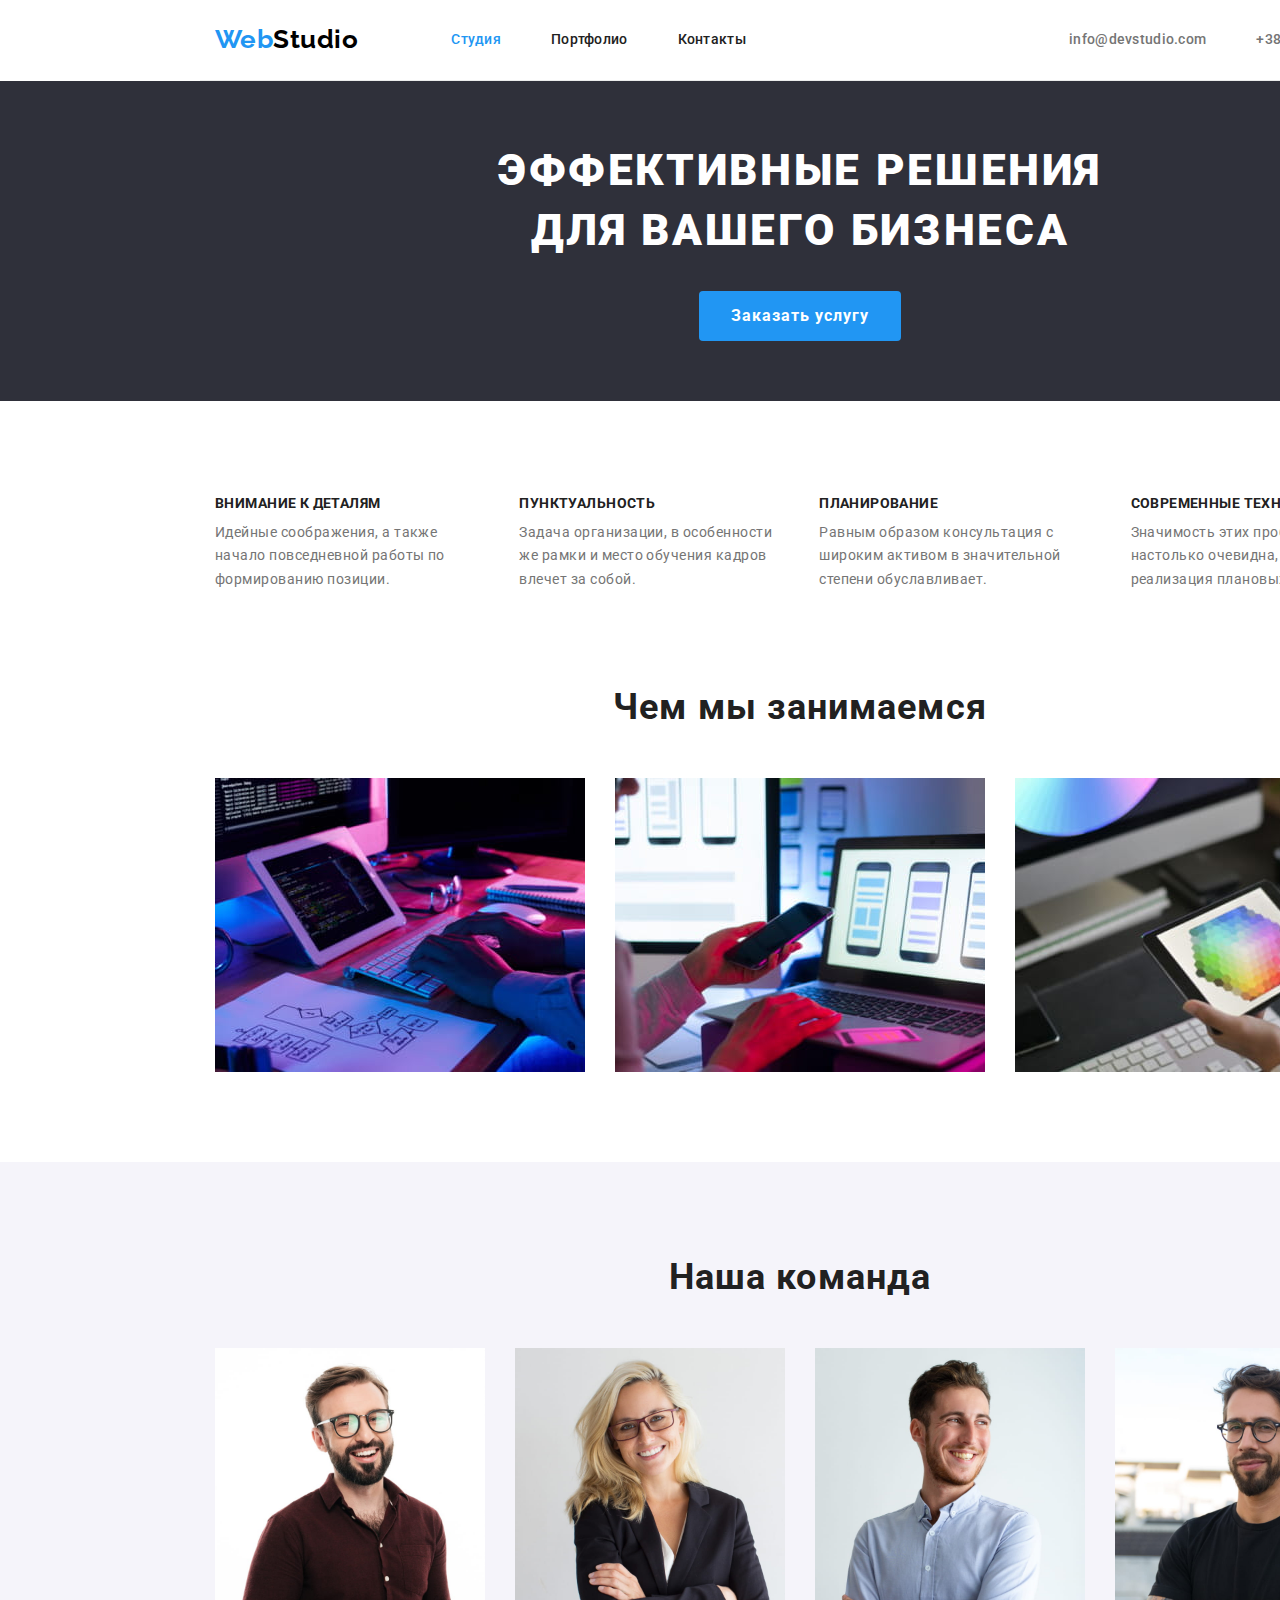
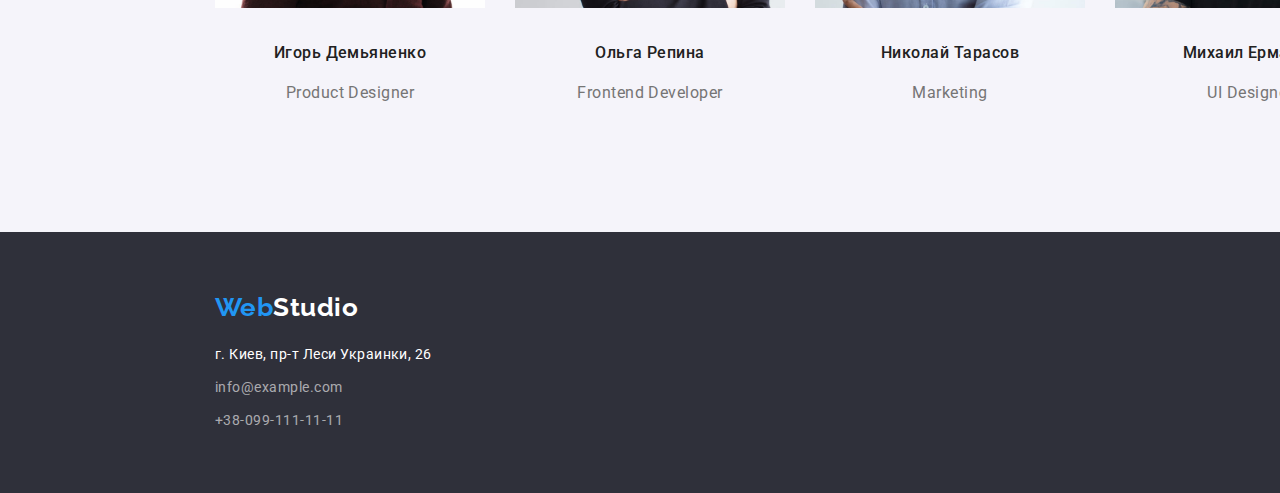
==== commit 525ead53: "line decoration" ====
--- a/index.html
+++ b/index.html
@@ -13,7 +13,7 @@
 <body>
     <!--site header-->
 <header>
-    <div class="container">
+    <div class="container line">
         <nav class="nav">
             <!--navigation to other pages-->
             <a href="./index.html" class="logo" lang="en"><span>Web</span>Studio</a>
--- a/css/styles.css
+++ b/css/styles.css
@@ -36,6 +36,10 @@
   padding-right: 15px;
 }
 
+.line {
+  border-bottom: 1px solid #ececec;
+}
+
 /* Логотип */
 .logo {
   color: var(--logo-color);
@@ -299,6 +303,14 @@
   flex-wrap: wrap;
 }
 
+.items-links {
+  text-decoration: none;
+}
+
+.items-img {
+  display: block;
+}
+
 .items-desc {
   width: calc((100% - 60px) / 3);
   margin-right: 30px;
@@ -313,12 +325,11 @@
   margin-right: 0;
 }
 
-.items-links {
-  text-decoration: none;
-}
-
 .items-elements {
   padding: 20px 24px;
+  border-bottom: 1px solid #eeeeee;
+  border-left: 1px solid #eeeeee;
+  border-right: 1px solid #eeeeee;
 }
 
 .items-text {
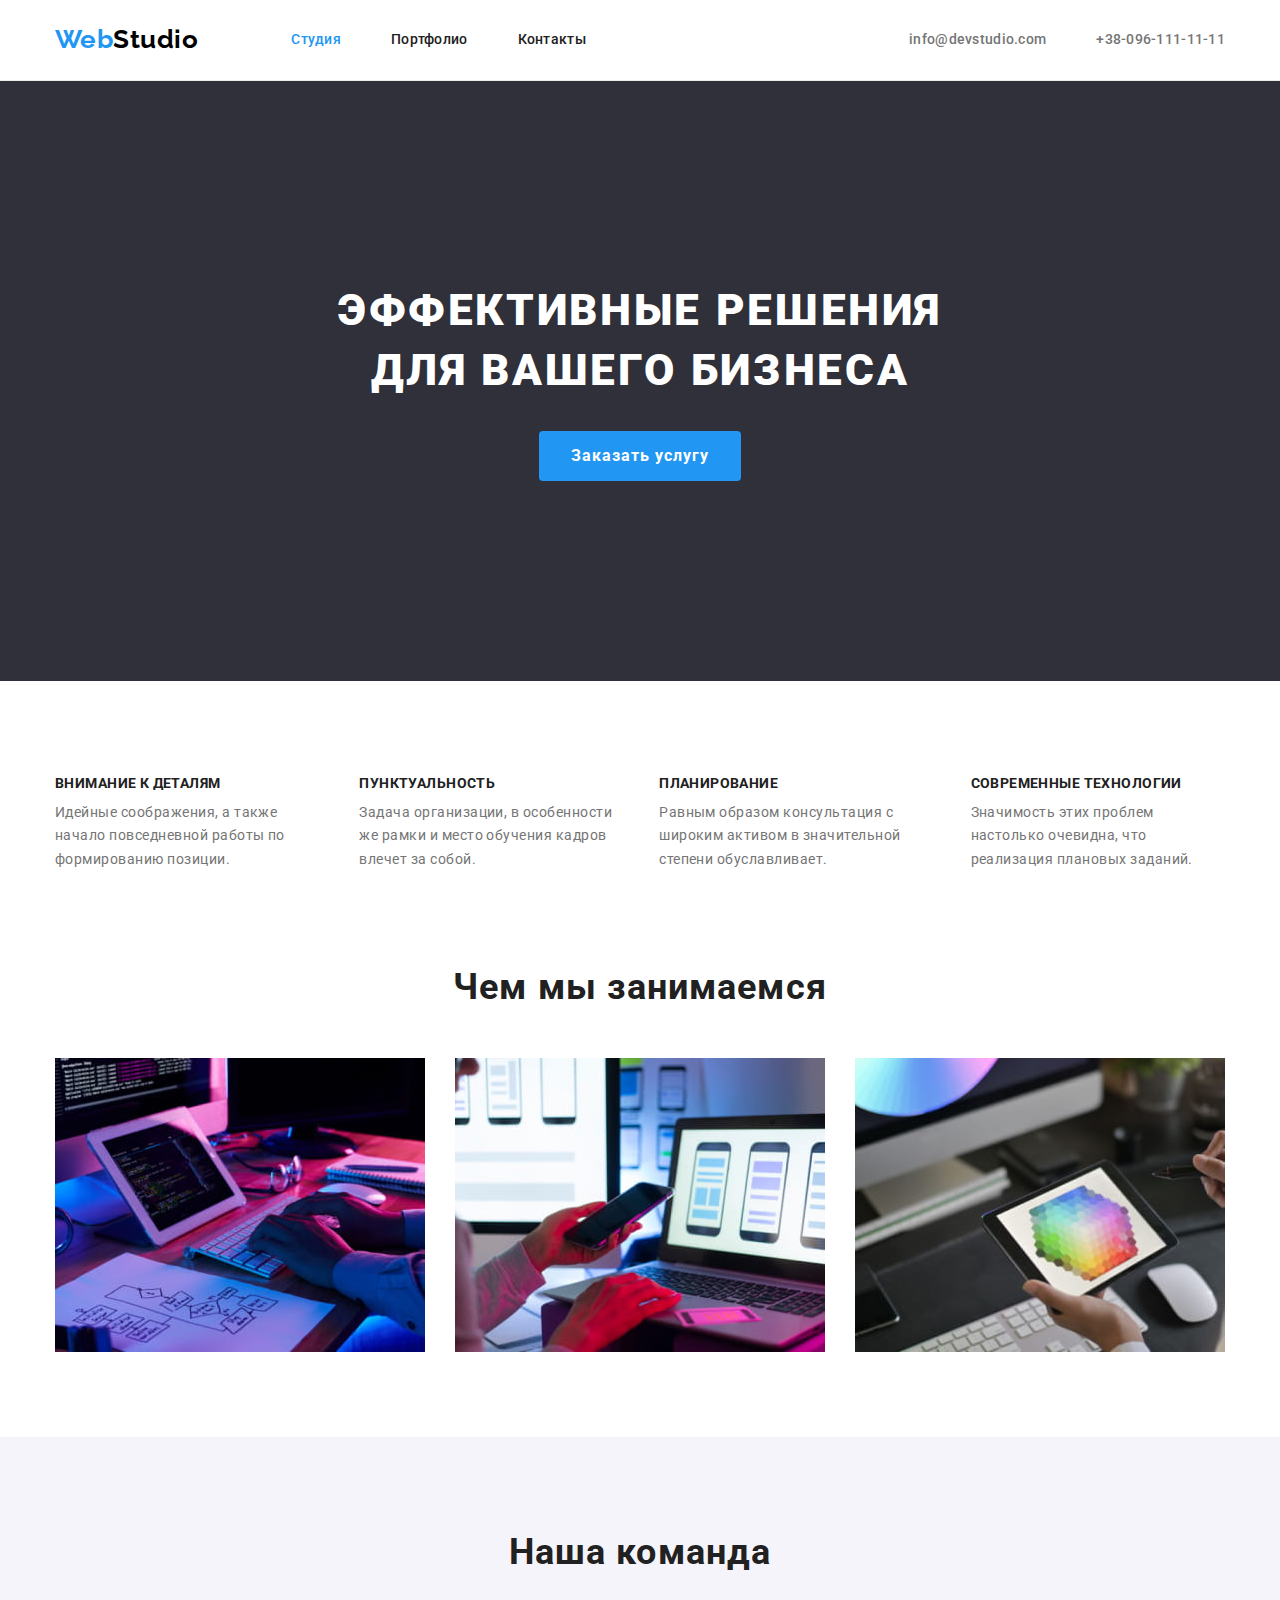
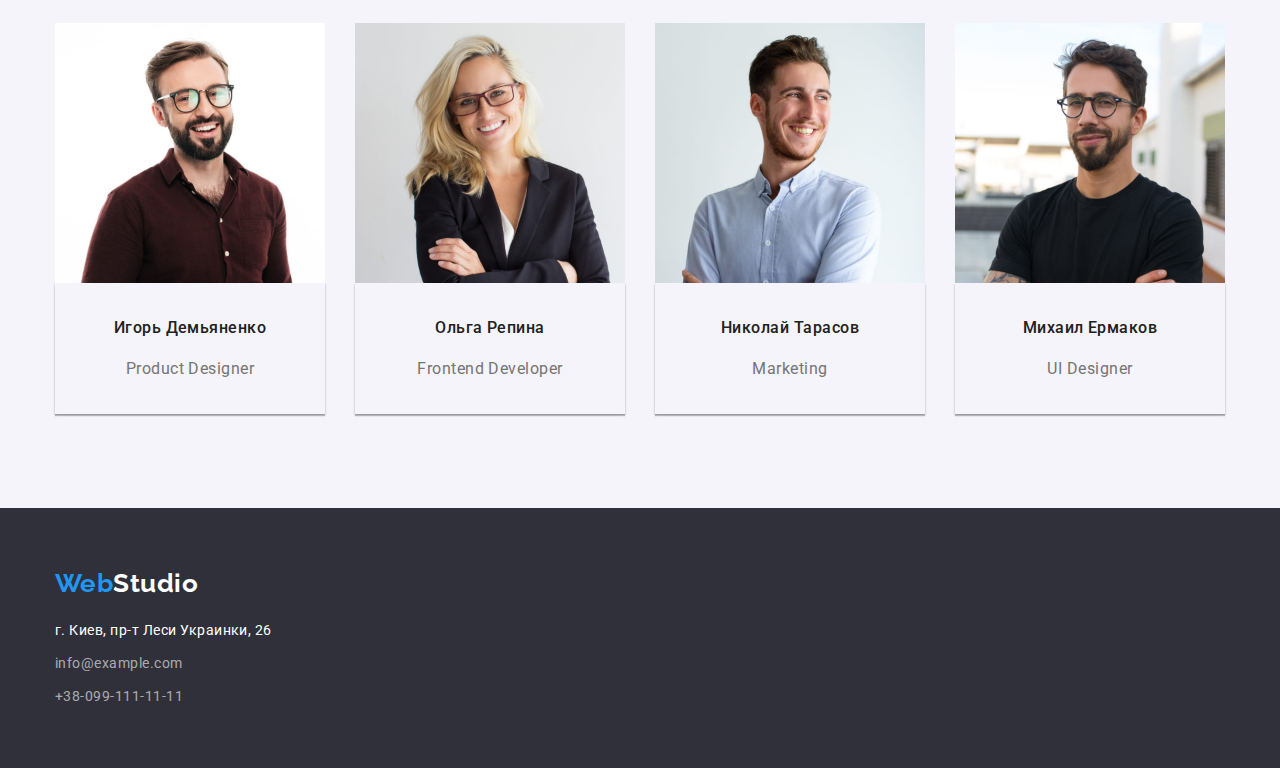
==== commit 1436d788: "Корректировки замечаний" ====
--- a/index.html
+++ b/index.html
@@ -12,8 +12,8 @@
 
 <body>
     <!--site header-->
-<header>
-    <div class="container line">
+<header class="header line">
+    <div class="container">
         <nav class="nav">
             <!--navigation to other pages-->
             <a href="./index.html" class="logo" lang="en"><span>Web</span>Studio</a>
@@ -22,12 +22,12 @@
                 <li class="nav-item"><a href="./portfolio.html" class="nav-link">Портфолио</a></li>
                 <li class="nav-item"><a href="" class="nav-link">Контакты</a></li>
             </ul> 
+        </nav>
         <!--contacts-->
         <ul class="contacts list">
             <li class="contacts-item"><a href="mailto:info@devstudio.com" class="contacts-list">info@devstudio.com</a></li>
             <li class="contacts-item"><a href="tel:+38-096-111-11-11" class="contacts-list">+38-096-111-11-11</a></li>
         </ul>
-        </nav>
     </div>
 </header>
 
@@ -36,9 +36,9 @@
 
 
     <!--hero-->
-    <section class="hero bg-color">
+    <section class="hero color-hero">
         <div class="container">
-            <h1 class="hero-title">Эффективные решения <br /> для вашего бизнеса</h1>
+            <h1 class="hero-title">Эффективные решения для вашего бизнеса</h1>
             <button class="hero-button" type="button">Заказать услугу</button>
         </div>
     </section>
@@ -46,7 +46,7 @@
     
     <!--feature-->
     <section class="section feature">
-        <h2 hidden>our advantages</h2>
+        <h2 class="visually-hidden">our advantages</h2>
         <div class="container">
             <ul class="section-items list">
                 <li class="section-desc">
--- a/css/styles.css
+++ b/css/styles.css
@@ -20,7 +20,6 @@
   color: var(--primary-text-color);
   font-family: Roboto, sans-serif;
   letter-spacing: 0.03em;
-  width: 1600px;
 }
 
 .list {
@@ -59,6 +58,10 @@
 
 /* навигация */
 
+.header .container {
+  display: flex;
+}
+
 .nav {
   display: flex;
   align-items: center;
@@ -102,6 +105,7 @@
 
 .contacts-list {
   display: block;
+  margin-left: auto;
   padding-top: 32px;
   padding-bottom: 32px;
   display: flex;
@@ -126,8 +130,15 @@
 }
 
 /* Герой  */
+
+.color-hero {
+  background-color: var(--bg-footer-color);
+  padding: 200px 0;
+}
+
 .hero-title {
-  margin-top: 0;
+  width: 696px;
+  margin: auto;
   margin-bottom: 30px;
   color: var(--bg-color);
   font-weight: 900;
@@ -186,6 +197,10 @@
   margin-right: 30px;
 }
 
+.section-img {
+  display: block;
+}
+
 .work-job {
   padding-top: 94px;
   padding-bottom: 85px;
@@ -221,6 +236,8 @@
 
 .box {
   padding: 30px 0;
+  box-shadow: 0px 1px 3px rgba(0, 0, 0, 0.12), 0px 1px 1px rgba(0, 0, 0, 0.14),
+    0px 2px 1px rgba(0, 0, 0, 0.2);
 }
 
 .section-subtitle {
@@ -242,14 +259,40 @@
 }
 
 /* fotter and our team*/
+
+.visually-hidden {
+  position: absolute;
+  width: 1px;
+  height: 1px;
+  margin: -1px;
+  border: 0;
+  padding: 0;
+
+  white-space: nowrap;
+  clip-path: inset(100%);
+  clip: rect(0 0 0 0);
+  overflow: hidden;
+}
+
+.bg-team {
+  background-color: var(--grey-color);
+  padding: 94px 0;
+}
+
+/* Оформление Футера */
+
 .bg-color {
   background-color: var(--bg-footer-color);
   padding: 60px 0;
 }
 
-.bg-team {
-  background-color: var(--grey-color);
-  padding: 94px 0;
+.logo-footer {
+  color: var(--bg-color);
+  font-family: Raleway, sans-serif;
+  font-weight: 700;
+  font-size: 26px;
+  line-height: 1.19;
+  text-decoration: none;
 }
 
 .address {
@@ -288,8 +331,6 @@
 }
 
 /* Стили для portfolio.html */
-
-/* portfolio text pages */
 
 /* флекс портфолио */
 
@@ -352,7 +393,7 @@
 .work-filter {
   display: flex;
   justify-content: center;
-  margin-bottom: 34px;
+  margin-bottom: 50px;
 }
 
 /* portfolio button  */
@@ -381,11 +422,3 @@
 }
 
 /* portfolio logo */
-.logo-footer {
-  color: var(--bg-color);
-  font-family: Raleway, sans-serif;
-  font-weight: 700;
-  font-size: 26px;
-  line-height: 1.19;
-  text-decoration: none;
-}
